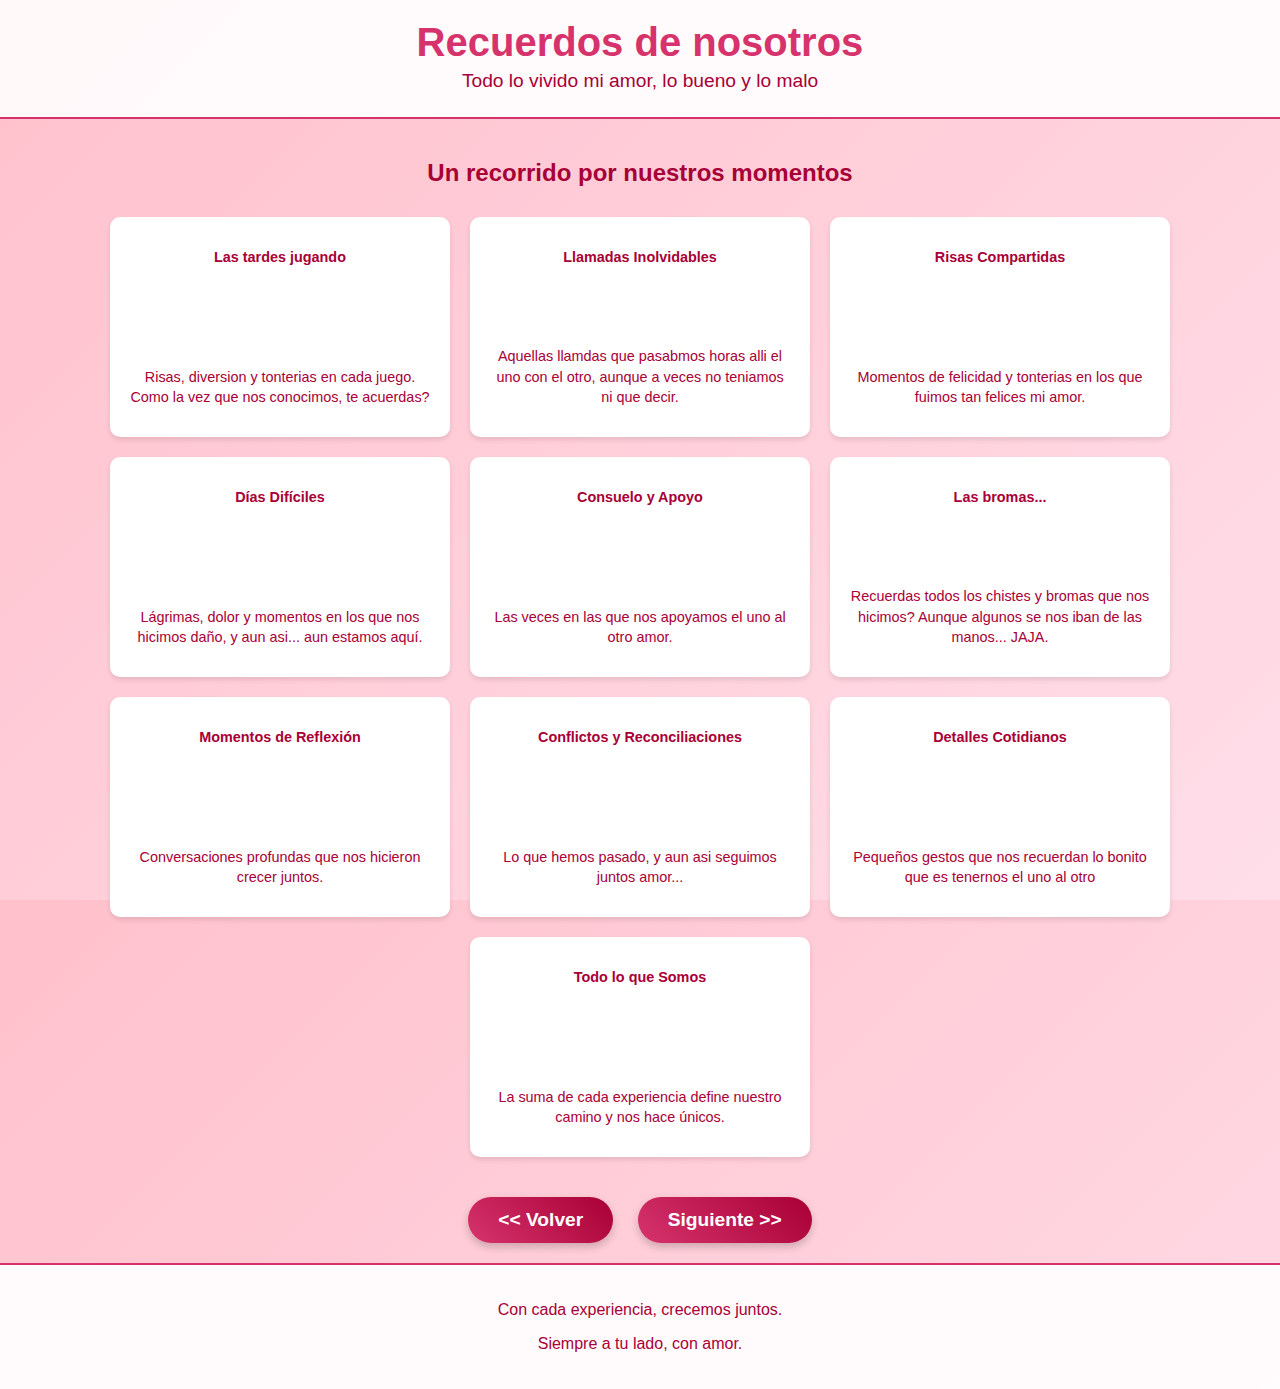
==== pagina2.html @ 5eb948ff "kwosk" ====
<!DOCTYPE html>
<html lang="es">
<head>
  <meta charset="UTF-8">
  <meta name="viewport" content="width=device-width, initial-scale=1.0">
  <title>Recuerdos de nosotros💕</title>
  <link rel="stylesheet" href="style.css">
  <link rel="icon" type="image/ico" href="images/icono.ico">
</head>
<body>
  <div class="wrapper">
    <!-- Header -->
    <header class="animate-fadeIn">
      <h1>Recuerdos de nosotros</h1>
      <p>Todo lo vivido mi amor, lo bueno y lo malo</p>
    </header>
    
    <!-- Contenido principal -->
    <main>
      <section class="moments-section animate-slideIn">
        <h2>Un recorrido por nuestros momentos</h2>
        <div class="mini-cards-container">
          <div class="mini-card">
            <p><strong>Las tardes jugando</strong></p>
            <p>Risas, diversion y tonterias en cada juego. Como la vez que nos conocimos, te acuerdas?</p>
          </div>
          <div class="mini-card">
            <p><strong>Llamadas Inolvidables</strong></p>
            <p>Aquellas llamdas que pasabmos horas alli el uno con el otro, aunque a veces no teniamos ni que decir.</p>
          </div>
          <div class="mini-card">
            <p><strong>Risas Compartidas</strong></p>
            <p>Momentos de felicidad y tonterias en los que fuimos tan felices mi amor.</p>
          </div>
          <div class="mini-card">
            <p><strong>Días Difíciles</strong></p>
            <p>Lágrimas, dolor y momentos en los que nos hicimos daño, y aun asi... aun estamos aquí.</p>
          </div>
          <div class="mini-card">
            <p><strong>Consuelo y Apoyo</strong></p>
            <p>Las veces en las que nos apoyamos el uno al otro amor.</p>
          </div>
          <div class="mini-card">
            <p><strong>Las bromas...</strong></p>
            <p>Recuerdas todos los chistes y bromas que nos hicimos? Aunque algunos se nos iban de las manos... JAJA.</p>
          </div>
          <div class="mini-card">
            <p><strong>Momentos de Reflexión</strong></p>
            <p>Conversaciones profundas que nos hicieron crecer juntos.</p>
          </div>
          <div class="mini-card">
            <p><strong>Conflictos y Reconciliaciones</strong></p>
            <p>Lo que hemos pasado, y aun asi seguimos juntos amor...</p>
          </div>
          <div class="mini-card">
            <p><strong>Detalles Cotidianos</strong></p>
            <p>Pequeños gestos que nos recuerdan lo bonito que es tenernos el uno al otro</p>
          </div>
          <div class="mini-card">
            <p><strong>Todo lo que Somos</strong></p>
            <p>La suma de cada experiencia define nuestro camino y nos hace únicos.</p>
          </div>
        </div>
      </section>
      
      <!-- Botones de navegación -->
      <section class="navigation-buttons animate-fadeIn">
        <a href="index.html" class="btn styled-btn"><< Volver</a>
        <a href="pagina3.html" class="btn styled-btn">Siguiente >></a>
      </section>
    </main>
    
    <!-- Footer -->
    <footer class="animate-fadeIn">
      <p>Con cada experiencia, crecemos juntos.</p>
      <p>Siempre a tu lado, con amor.</p>
    </footer>
  </div>
</body>
</html>
---- style.css ----
/* =============================
   Contenedor principal (Wrapper)
============================= */
html, body {
    height: 100%;
    margin: 0;
  }
  .wrapper {
    display: flex;
    flex-direction: column;
    min-height: 100vh;
  }
  
  /* =============================
     Estilos Generales y Animaciones
  ============================= */
  body {
    background: linear-gradient(135deg, #ffc1cc, #ffdee9);
    font-family: 'Arial', sans-serif;
    color: #a80036;
  }
  
  /* Animación de fundido */
  @keyframes fadeIn {
    from { opacity: 0; transform: scale(0.95); }
    to { opacity: 1; transform: scale(1); }
  }
  .animate-fadeIn {
    animation: fadeIn 1s ease-out;
  }
  
  /* Animación de slide-in */
  @keyframes slideIn {
    from { opacity: 0; transform: translateY(-30px); }
    to { opacity: 1; transform: translateY(0); }
  }
  .animate-slideIn {
    animation: slideIn 1s ease-out;
  }
  .animate-slideInDelay {
    animation: slideIn 1s ease-out 0.5s forwards;
    opacity: 0;
  }
  
  /* =============================
           Header
  ============================= */
  header {
    text-align: center;
    padding: 20px;
    background: rgba(255, 255, 255, 0.9);
    border-bottom: 2px solid #d6336c;
  }
  header h1 {
    font-size: 2.5rem;
    margin: 0;
    color: #d6336c;
  }
  header p {
    margin: 5px 0;
    font-size: 1.2rem;
  }
  
  /* =============================
           Main - Secciones
  ============================= */
  main {
    flex: 1;
    padding: 20px;
  }
  
  /* Sección de introducción y siguientes */
  .intro, .cards-section, .moments-section, .next-section {
    text-align: center;
    margin: 20px 0;
  }
  
  /* =============================
           Botón Estilizado
  ============================= */
  .styled-btn {
    display: inline-block;
    margin-top: 30px;
    padding: 12px 30px;
    font-size: 1.2rem;
    font-weight: bold;
    color: #fff;
    background: linear-gradient(45deg, #d6336c, #a80036);
    border: none;
    border-radius: 50px;
    text-decoration: none;
    box-shadow: 0 4px 8px rgba(0, 0, 0, 0.2);
    transition: background 0.3s, transform 0.3s;
  }
  .styled-btn:hover {
    background: linear-gradient(45deg, #a80036, #d6336c);
    transform: scale(1.05);
  }
  
  /* =============================
           Cartas Interactivas (index.html)
  ============================= */
  .cards-container {
    display: flex;
    justify-content: center;
    flex-wrap: wrap;
    gap: 20px;
  }
  .card {
    background-color: #fff;
    padding: 20px;
    border-radius: 10px;
    box-shadow: 0 4px 6px rgba(0,0,0,0.1);
    cursor: pointer;
    transition: transform 0.3s, background-color 0.3s;
    width: 150px;
    text-align: center;
  }
  .card:hover {
    transform: scale(1.05);
    background-color: #ffe6e9;
  }
  
  /* =============================
           Mini Cartitas (pagina2.html)
  ============================= */
  .mini-cards-container {
    display: flex;
    flex-wrap: nowrap;
    overflow-x: auto;
    gap: 20px;
    padding: 10px;
    justify-content: center;
  }
  .mini-card {
    background: #fff;
    flex: 0 0 auto;
    width: 250px;
    padding: 15px;
    border-radius: 10px;
    box-shadow: 0 3px 5px rgba(0,0,0,0.1);
    transition: transform 0.3s;
  }
  .mini-card:hover {
    transform: translateY(-5px);
  }
  .mini-card p {
    margin: 10px 0;
    font-size: 0.9rem;
    line-height: 1.4;
  }
  
  /* =============================
           Footer
  ============================= */
  footer {
    text-align: center;
    padding: 20px;
    background: rgba(255, 255, 255, 0.9);
    border-top: 2px solid #d6336c;
  }
  
  /* =============================
           Modal (Cartitas en index.html)
  ============================= */
  .modal-overlay {
    display: none;
    position: fixed;
    top: 0;
    left: 0;
    width: 100%;
    height: 100%;
    background: rgba(0,0,0,0.6);
    justify-content: center;
    align-items: center;
    animation: fadeInModal 0.5s ease-out;
    z-index: 1000;
  }
  @keyframes fadeInModal {
    from { opacity: 0; }
    to { opacity: 1; }
  }
  .modal-content {
    background: #fff;
    padding: 30px;
    border-radius: 10px;
    max-width: 90%;
    max-height: 80%;
    overflow-y: auto;
    position: relative;
    animation: slideInModal 0.5s ease-out;
  }
  @keyframes slideInModal {
    from { transform: translateY(-20px); opacity: 0; }
    to { transform: translateY(0); opacity: 1; }
  }
  .close-btn {
    position: absolute;
    top: 10px;
    right: 15px;
    font-size: 1.5rem;
    cursor: pointer;
    color: #d6336c;
  }
  
  /* =============================
           Responsive
  ============================= */
  @media (max-width: 600px) {
    header h1 {
      font-size: 2rem;
    }
    header p, footer p {
      font-size: 1rem;
    }
    .card {
      width: 120px;
      padding: 15px;
    }
    .mini-card {
      width: 200px;
    }
    
  }
  /* =============================
         Mini Cartitas (pagina2.html)
============================= */
.mini-cards-container {
    display: flex;
    flex-wrap: wrap;
    gap: 20px;
    padding: 10px;
    justify-content: center;
  }
  
  .mini-card {
    background: #fff;
    flex: 0 0 300px;  /* ancho fijo para que sean verticales */
    min-height: 180px; /* altura para dar formato vertical */
    padding: 20px;
    border-radius: 10px;
    box-shadow: 0 3px 5px rgba(0,0,0,0.1);
    transition: transform 0.3s;
    display: flex;
    flex-direction: column;
    justify-content: space-between;
  }
  
  .mini-card:hover {
    transform: translateY(-5px);
  }
  
  .mini-card p {
    margin: 10px 0;
    font-size: 0.9rem;
    line-height: 1.4;
  }
  
  /* =============================
           Botones de Navegación
  ============================= */
  .navigation-buttons {
    text-align: center;
    margin-top: 30px;
  }
  
  .styled-btn {
    display: inline-block;
    margin: 0 10px;
    padding: 12px 30px;
    font-size: 1.2rem;
    font-weight: bold;
    color: #fff;
    background: linear-gradient(45deg, #d6336c, #a80036);
    border: none;
    border-radius: 50px;
    text-decoration: none;
    box-shadow: 0 4px 8px rgba(0, 0, 0, 0.2);
    transition: background 0.3s, transform 0.3s;
  }
  .styled-btn:hover {
    background: linear-gradient(45deg, #a80036, #d6336c);
    transform: scale(1.05);
  }
  /* =============================
        Carta de Perdón (pagina3.html)
============================= */
.letter-container {
    display: flex;
    justify-content: center;
    align-items: center;
    padding: 20px;
  }
  
  .letter {
    background: #ffebf0; /* Fondo rosa pastel */
    padding: 40px;
    width: 80%;
    max-width: 600px;
    border-radius: 15px;
    box-shadow: 0 4px 10px rgba(0, 0, 0, 0.2);
    text-align: center;
    font-family: 'Georgia', serif;
    position: relative;
  }
  
  .letter h2 {
    font-size: 1.8rem;
    color: #d6336c;
    margin-bottom: 15px;
  }
  
  .letter p {
    font-size: 1.1rem;
    color: #333;
    line-height: 1.6;
    margin-bottom: 15px;
  }
  
  .letter .signature {
    font-size: 1.2rem;
    font-style: italic;
    color: #a80036;
    margin-top: 20px;
  }
  
  /* =============================
           Botón de Navegación
  ============================= */
  .navigation-buttons {
    text-align: center;
    margin-top: 30px;
  }
  
  .styled-btn {
    display: inline-block;
    margin: 0 10px;
    padding: 12px 30px;
    font-size: 1.2rem;
    font-weight: bold;
    color: #fff;
    background: linear-gradient(45deg, #d6336c, #a80036);
    border: none;
    border-radius: 50px;
    text-decoration: none;
    box-shadow: 0 4px 8px rgba(0, 0, 0, 0.2);
    transition: background 0.3s, transform 0.3s;
  }
  .styled-btn:hover {
    background: linear-gradient(45deg, #a80036, #d6336c);
    transform: scale(1.05);
  }
  /* =============================
        Carta de Despedida (pagina4.html)
============================= */
.letter-container {
    display: flex;
    justify-content: center;
    align-items: center;
    padding: 20px;
  }
  
  .farewell-letter {
    background: linear-gradient(135deg, #ffe6f0, #ffd9e6); /* Fondo degradado rosa pastel */
    padding: 40px;
    width: 80%;
    max-width: 600px;
    border-radius: 15px;
    box-shadow: 0 6px 15px rgba(0, 0, 0, 0.2);
    text-align: center;
    font-family: 'Georgia', serif;
    position: relative;
    border: 2px solid #ff99cc; /* Borde rosa suave */
  }
  
  .farewell-letter h2 {
    font-size: 2rem;
    color: #d6336c;
    margin-bottom: 15px;
    text-shadow: 2px 2px 4px rgba(0, 0, 0, 0.1);
  }
  
  .farewell-letter p {
    font-size: 1.2rem;
    color: #444;
    line-height: 1.8;
    margin-bottom: 15px;
  }
  
  .farewell-letter .signature {
    font-size: 1.4rem;
    font-style: italic;
    color: #a80036;
    margin-top: 20px;
  }
  
  /* =============================
          Imagen de Despedida
  ============================= */
  .farewell-image {
    display: flex;
    justify-content: center;
    margin-top: 20px;
  }
  
  .farewell-image img {
    width: 100%;
    max-width: 350px;
    border-radius: 15px;
    box-shadow: 0 4px 8px rgba(0, 0, 0, 0.2);
    animation: fadeIn 2s ease-in-out;
  }
  
  /* =============================
           Botón de Navegación
  ============================= */
  .navigation-buttons {
    text-align: center;
    margin-top: 30px;
  }
  
  .styled-btn {
    display: inline-block;
    margin: 0 10px;
    padding: 12px 30px;
    font-size: 1.2rem;
    font-weight: bold;
    color: #fff;
    background: linear-gradient(45deg, #d6336c, #a80036);
    border: none;
    border-radius: 50px;
    text-decoration: none;
    box-shadow: 0 4px 8px rgba(0, 0, 0, 0.2);
    transition: background 0.3s, transform 0.3s;
  }
  .styled-btn:hover {
    background: linear-gradient(45deg, #a80036, #d6336c);
    transform: scale(1.05);
  }
  
  /* =============================
          Animaciones Suaves
  ============================= */
  @keyframes fadeIn {
    from {
      opacity: 0;
      transform: translateY(20px);
    }
    to {
      opacity: 1;
      transform: translateY(0);
    }
  }
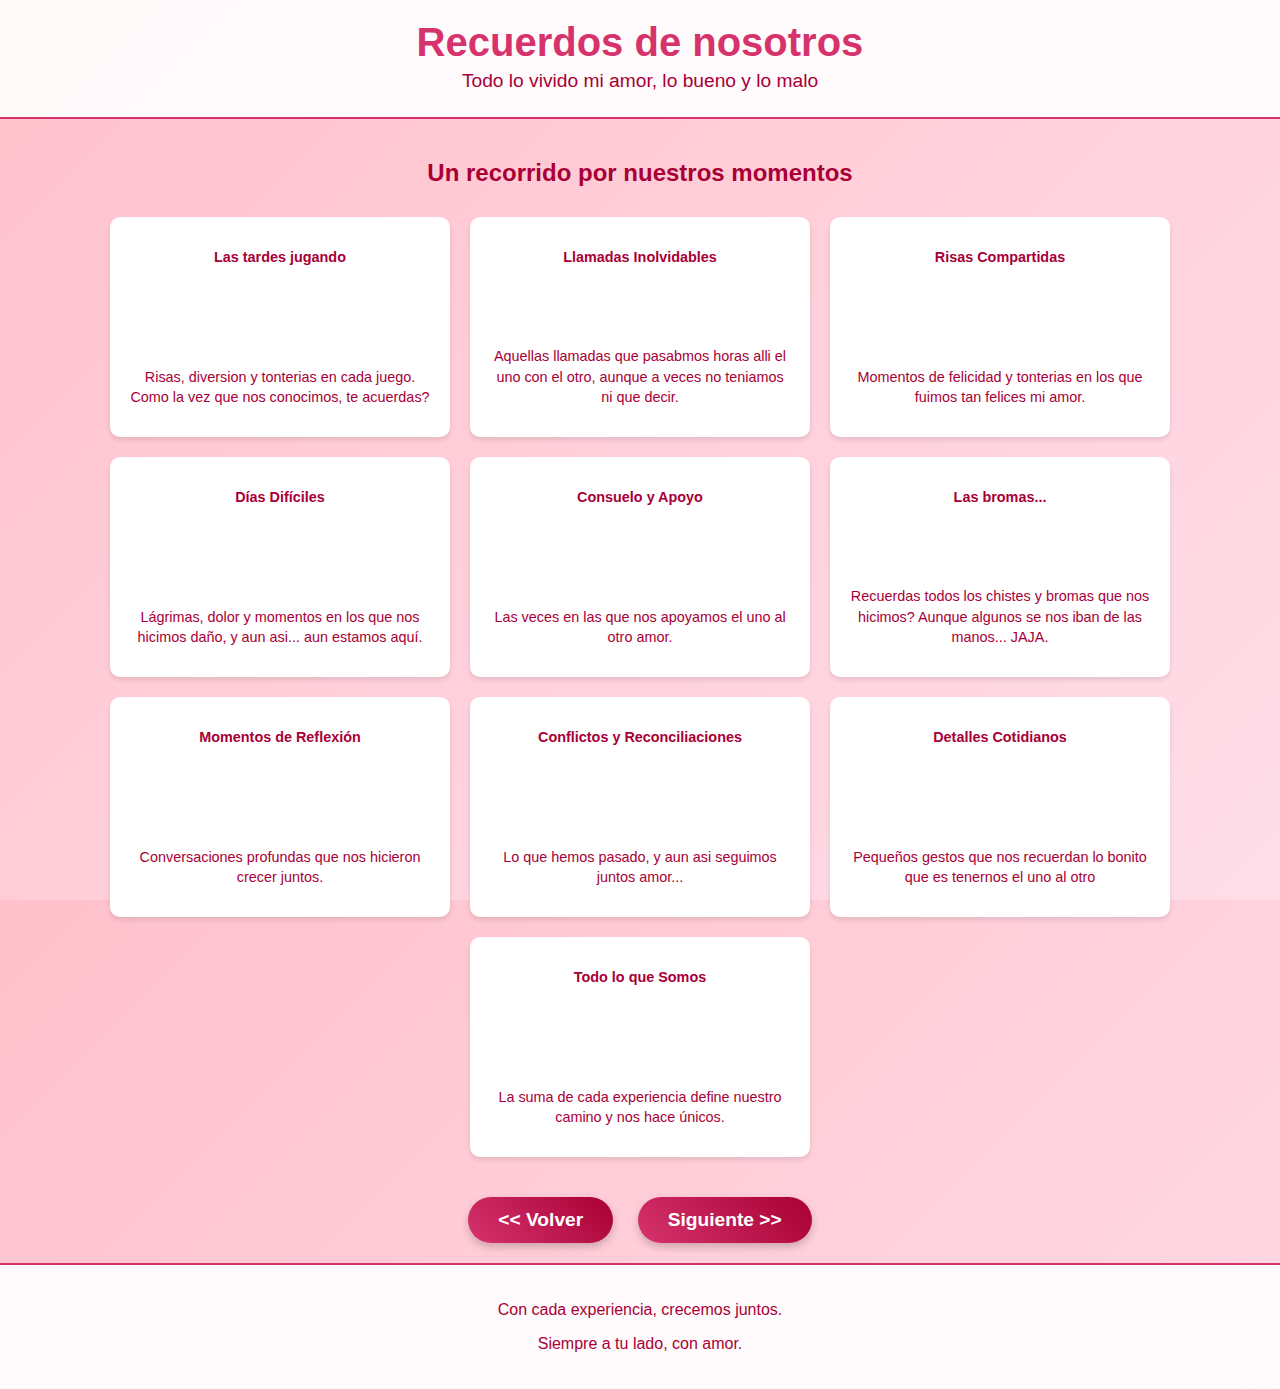
==== commit 57c3cd0e: "Update pagina2.html" ====
--- a/pagina2.html
+++ b/pagina2.html
@@ -26,7 +26,7 @@
           </div>
           <div class="mini-card">
             <p><strong>Llamadas Inolvidables</strong></p>
-            <p>Aquellas llamdas que pasabmos horas alli el uno con el otro, aunque a veces no teniamos ni que decir.</p>
+            <p>Aquellas llamadas que pasabmos horas alli el uno con el otro, aunque a veces no teniamos ni que decir.</p>
           </div>
           <div class="mini-card">
             <p><strong>Risas Compartidas</strong></p>
